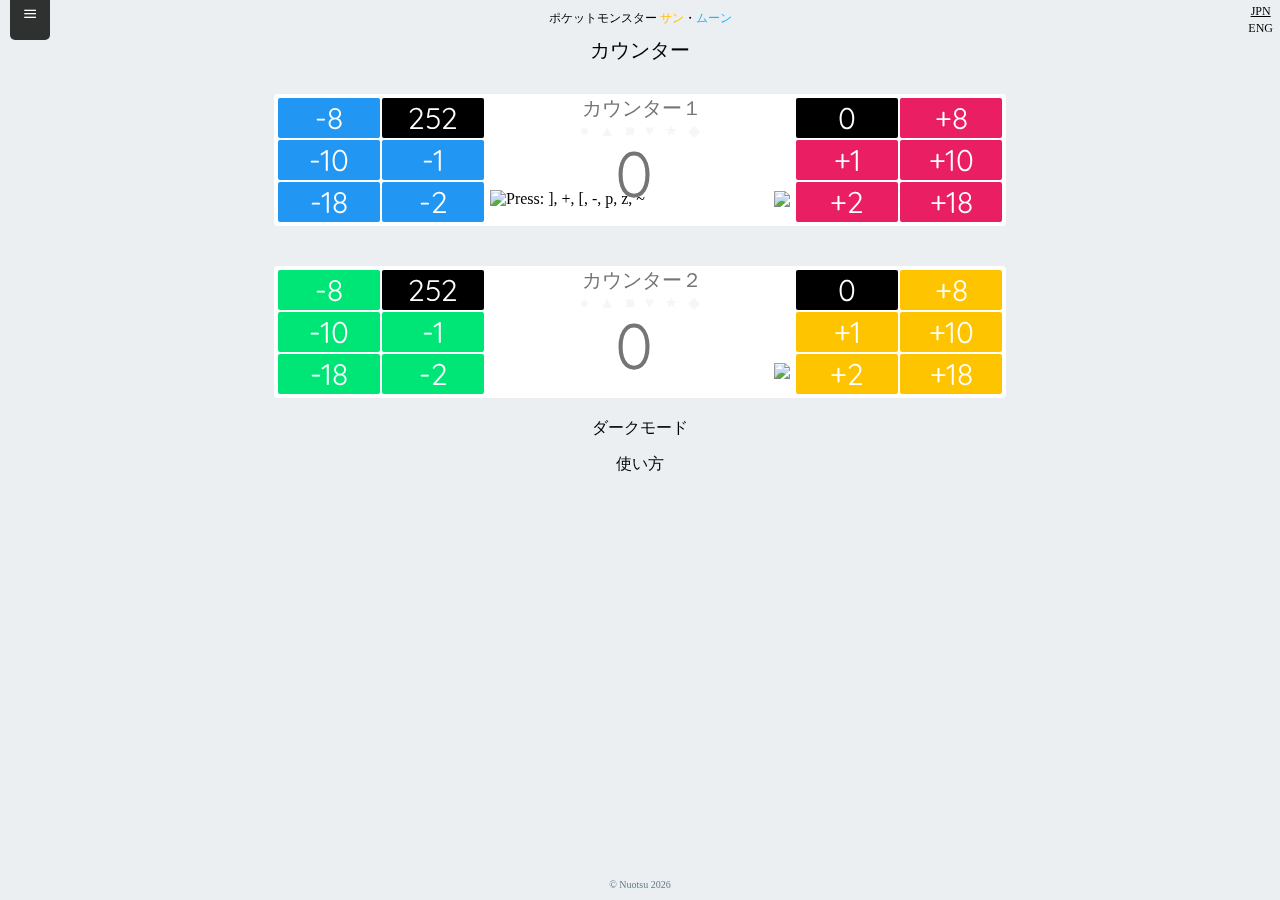
==== counter.html @ 341a3643 "v3" ====
<!DOCTYPE html>
<html>

<head>
	<meta charset="UTF-8">
	<meta name="viewport" content="width=device-width, initial-scale=1.0">

	<link id="randFavicon" rel="icon">
	<title>カウンター</title>

	<link rel="stylesheet" type="text/css" href="css/common.css">
	<link rel="stylesheet" type="text/css" href="css/counter.css">
	<link rel="stylesheet" type="text/css" href="css/dark_mode.css">

	<link href="https://fonts.googleapis.com/css?family=Quicksand" rel="stylesheet">
	<link href="https://fonts.googleapis.com/earlyaccess/roundedmplus1c.css" rel="stylesheet">

	<script src="https://ajax.googleapis.com/ajax/libs/jquery/3.1.1/jquery.min.js"></script>
	<script src="js/favicon.js"></script>
	<script src="js/menu.js"></script>
	<script src="js/counter.js"></script>
	<script src="js/dark_mode.js"></script>
</head>

<body>
	<div class="menu">
		<div class="contents">
			<p><a href="index.html">PPAR</a></p>
			<p><a href="counter.html">カウンター</a></p>
		</div>
		<span class="dragger open"></span>
	</div>

	<div class="language">
		<a href="counter.html" style="text-decoration: underline;">JPN</a>
		<a href="counter_eng.html">ENG</a>
	</div>

	<div class="top">
		<p class="title-pkmn">ポケットモンスター <span class="sun">サン</span>・<span class="moon">ムーン</span></p>
		<p class="title">カウンター</p>
	</div>

	<!-- Counter #1 -->
		<div class="counter c-active c-1">
			<table class="buttons">
				<tr>
					<td class="minus">8</td>
					<td class="reset">252</td>
				</tr>
				<tr>
					<td class="minus">10</td>
					<td class="minus">1</td>
				</tr>
				<tr>
					<td class="minus enc-btn" id="key59">18</td>
					<td class="minus">2</td>
				</tr>
			</table>

			<div class="display">
				<input class="name" type="text" placeholder="カウンター１">
				<span class="markings">
					<span>●</span><span>▲</span><span>■</span><span>♥</span><span>★</span><span>◆</span>
				</span>
				<input id="number" type="number" placeholder="0">
				<img class="active-icon ai-anim" src="http://cdn.bulbagarden.net/upload/f/f2/GB_icon.png">
				<label class="pokerus pkrs_jpn">
					<img style="width: 10px" src="http://cdn.bulbagarden.net/upload/6/6d/Pok%C3%A9rusIC_VI_cured.png">
					<span>ポケルス</span>
					<input id="pokerus" type="checkbox">
				</label>
				<span id="encounter"></span>
			</div>

			<table class="buttons">
				<tr>
					<td class="reset">0</td>
					<td class="plus">8</td>
				</tr>
				<tr>
					<td class="plus" id="key93">1</td>
					<td class="plus" id="key61">10</td>
				</tr>
				<tr>
					<td class="plus">2</td>
					<td class="plus enc-btn" id="key39">18</td>
				</tr>
			</table>

			<span id="undo"></span>
		</div>

	<!-- Counter #2 -->
		<div class="counter c-2">
			<table class="buttons">
				<tr>
					<td class="minus">8</td>
					<td class="reset">252</td>
				</tr>
				<tr>
					<td class="minus">10</td>
					<td class="minus">1</td>
				</tr>
				<tr>
					<td class="minus enc-btn" id="key59">18</td>
					<td class="minus">2</td>
				</tr>
			</table>

			<div class="display">
				<input class="name" type="text" placeholder="カウンター２">
				<span class="markings">
					<span>●</span><span>▲</span><span>■</span><span>♥</span><span>★</span><span>◆</span>
				</span>
				<input id="number" type="number" placeholder="0">
				<img class="active-icon ai-anim ai-hide" src="http://cdn.bulbagarden.net/upload/f/f2/GB_icon.png">
				<label class="pokerus pkrs_jpn">
					<img style="width: 10px" src="http://cdn.bulbagarden.net/upload/6/6d/Pok%C3%A9rusIC_VI_cured.png">
					<span>ポケルス</span>
					<input id="pokerus" type="checkbox">
				</label>
				<span id="encounter"></span>
			</div>

			<table class="buttons">
				<tr>
					<td class="reset">0</td>
					<td class="plus">8</td>
				</tr>
				<tr>
					<td class="plus" id="key93">1</td>
					<td class="plus" id="key61">10</td>
				</tr>
				<tr>
					<td class="plus">2</td>
					<td class="plus enc-btn" id="key39">18</td>
				</tr>
			</table>

			<span id="undo"></span>
		</div>

	<span class="DM_JPN DM_txt_JPN" id="mode"></span>

	<div class="howto">
		<p class="title">使い方</p>
		<div class="howto-info">
			<p>
				クリックかキーボード入力でカウンターを操作できます。
			</p>
			<p class="kl_other">
				「<span>`</span>」「<span>~</span>」で<span>対称のカウンター</span>を変えます。
				( <img src="http://cdn.bulbagarden.net/upload/f/f2/GB_icon.png"> )
			</p>
			<p class="key_legend kl_minus">
				「<span> [ </span>」「<span> { </span>」・・・<span> -1 </span><br>
				「<span> - </span>」「<span> _ </span>」・・・<span> -10 </span><br>
				「<span> ; </span>」「<span> : </span>」・・・<span> -18 </span>
			</p>
			<p class="key_legend kl_plus">
				「<span> ] </span>」「<span> } </span>」・・・<span> +1 </span><br>
				「<span> = </span>」「<span> + </span>」・・・<span> +10 </span><br>
				「<span> ' </span>」「<span> " </span>」・・・<span> +18 </span>
			</p>
			<p class="kl_other">
				「<span style="color: #fd69de">p</span>」で<span style="color: #fd69de">ポケルス</span>を有効にします。
				( <img style="width: 10px" src="http://cdn.bulbagarden.net/upload/6/6d/Pok%C3%A9rusIC_VI_cured.png"> )
				<br>
				「<span>z</span>」で一度だけ "<span>やり直し</span>" 機能が使えます。
				<br>
				「<span>d</span>」で<span>モード</span>を切り替えられます。
			</p>
		</div>
	</div>
	<script>
		$('.howto .title').click(function() {
			$('.howto .howto-info')
				.fadeToggle()
		})
	</script>

	<span class="copyright">© <a href="https://twitter.com/pkmn_maru" target="_blank">Nuotsu</a> <span id="cprt_year"></span>
</body>

</html>
---- css/common.css ----
/* Common */
	* { margin: 0; }
	body {
		user-select: none;
		text-align: center;
		background: #ECEFF1;
		font-family: "Rounded Mplus 1c";
	}
	input { border: none; }
	a { color: #fff; }

/* Menu */
	.menu {
		position: fixed;
		left: 10px;
		top: 0;
		z-index: 9999;
	}
	.menu .dragger {
		cursor: pointer;
		display: block;
		width: 40px;
		height: 40px;
		font-size: 25px;
		background: rgba(0,0,0,0.8);
		color: #fff;
		border-radius: 0 0 5px 5px;
	}
	.menu .open:before { content: '≡'; }
	.menu .close:before { content: '×'; }
	.menu .contents {
		display: none;
		position: relative;
		background: rgba(0,0,0,0.8);
		color: #fff;
		text-align: left;
		border-radius: 0 0 5px 0;
	}
	.menu .contents p { padding: 5px 10px; }
	.menu .contents p a {
		display: block;
		text-decoration: none;
		color: #fff;
	}
	.menu .contents p a:hover { opacity: 0.5; }

/* Language */
	.language {
		position: absolute;
		right: 0;	top: 0;
		margin: 2px 5px;
	}
	.language a {
		display: block;
		margin: 2px;
		text-decoration: none;
		font-size: 12px;
	}
	.language_txt {
		color: #000;
	}

/* Top */
	.top { margin: 10px 0; }
	.top .title-pkmn { font-size: 12px; }
	.top .sun { color: #FFC107 }
	.top .moon{ color: #29B6F6 }
	.top .title {
		font-size: 20px;
		margin: 10px 0;
	}
	.top .title span {
		display: inline-block;
		font-size: 12px;
		opacity: 0.5;
	}

/* How To */
	.howto {
		margin: 15px 0 30px 0;
		background: #ECEFF1;
	}
	.howto .title {
		cursor: pointer;
		display: inline-block;
	}
	.howto .howto-info {
		display: none;
		font-size: 12px;
		color: #546E7A;
	}
	.howto .key_legend {
		display: inline-block;
		text-align: left;
		margin: 5px;
	}
	.howto .kl_plus span { color: #E91E63; }
	.howto .kl_minus span { color: #2196F3; }
	.howto .kl_other span { color: #000; }

/* Copyright */
	.copyright {
		position: fixed;
		right: 0;	left: 0;
		bottom: 5px;
		z-index: -1;
		margin: 0 0 5px 0;
		font-size: 10px;
		color: #607D8B;
	}
	.copyright a {
		text-decoration: none;
		color: #607D8B;
	}
	@media only screen and (max-width: 732px) {
		.howto { margin: 15px 0; }
		.copyright { position: static; }
	}
---- css/counter.css ----
.counter {
	display: inline-block;
	background: #fff;
	border-radius: 4px;
	height: 128px;
	padding: 2px;
	margin: 20px 0;
}

/* Display */
	.display {
		display: inline-block;
		position: relative;
		width: 300px;
		overflow: hidden;
		vertical-align: top;
	}
	.display .name {
		font-size: 20px;
		font-family: "Rounded Mplus 1c";
	}
	.display #number {
		position: relative;
		z-index: 0;
		font-size: 64px;
		padding: 12px 1px 0px 1px;
		font-family: 'Quicksand', sans-serif;
	}
	.display .name, .display #number {
		display: block;
		outline: none;
		width: 100%;
		text-align: center;
	}
	/* Markings */
		.markings {
			position: absolute;
			z-index: 1;
			left: 50%;
			transform: translateX(-50%);
			font-family: "メイリオ", meiryo;
			color: #CFD8DC;
			opacity: 0.2;
			transition: opacity 0.3s ease-in-out;
		}
		.markings:hover { opacity: 1; }
		.markings span {
			cursor: pointer;
			margin: 0 5px;
		}
		.m_0 { color: #CFD8DC }
		.m_1 { color: #00B0FF }
		.m_2 { color: #EC407A }
	/* Pokérus */
		.pokerus {
			cursor: pointer;
			position: absolute;
			z-index: 1;
			bottom: 0;
			color: #fd69de;
			padding: 0 0 0 5px;
			opacity: 1;
			transition:
				right 0.3s ease;
		}
		.pokerus:hover { right: 2px; }
		.pkrs_jpn { right: -85px; }
		.pkrs_eng { right: -80px; }
		.pokerus input {
			cursor: pointer;
			transform: translateY(-2px);
		}
		.pkrs_pink { background: #fd69de }
	/* Active */
		.active-icon {
			cursor: pointer;
			position: absolute;
			bottom: 5px;
			left: 0;
			animation: ai-anim 0.3s ease;
		} @keyframes ai-anim {
			from { left: -20px }
			to { left: 0 }
		}
		.ai-hide { display: none; }
	/* Encounter */
		#encounter {
			position: absolute;
			bottom: 20px;
			right: 0;
			opacity: 0.3;
		}

/* Buttons */
	.buttons {
		display: inline-block;
		text-align: center;
	}
	.buttons td {
		cursor: pointer;
		width: 100px;
		font-family: 'Quicksand', sans-serif;
		font-size: 30px;
		color: #fff;
		border-radius: 2px;
	}
	.buttons td:hover { opacity: 0.7; }
	.reset { background: #000; }
	.plus:before { content: '+'; }
	.minus:before { content: '-'; }
	.c-1 .plus.btn_color { background: #E91E63; }
	.c-1 .minus.btn_color { background: #2196F3; }
	.c-2 .plus.btn_color { background: #FFC400; }
	.c-2 .minus.btn_color { background: #00E676; }

#undo { display: none; }

@media only screen and (max-width: 732px) {
	.counter {
		width: 90%;
		height: 392px;
	}
	.display { width: 99%; }
	.pkrs_jpn { right: -85px; }
	.buttons { width: 100%; }
	.buttons td { width: 1%; }
}
---- css/dark_mode.css ----
#mode {
  cursor: pointer;
  display: table;
  margin: 0 auto;
}
.DM_txt_JPN:before { content: 'ダークモード'; }
.LM_txt_JPN:after { content: 'ライトモード'; }
.DM_txt_ENG:before { content: 'Dark Mode'; }
.LM_txt_ENG:after { content: 'Light Mode'; }

.white_txt { color: #fff; }
.darkest_bg { background: #263238; }
.darker_bg { background: #37474F; }
.dark_bg { background: #455A64; }
.light_bg { background: #607D8B; }
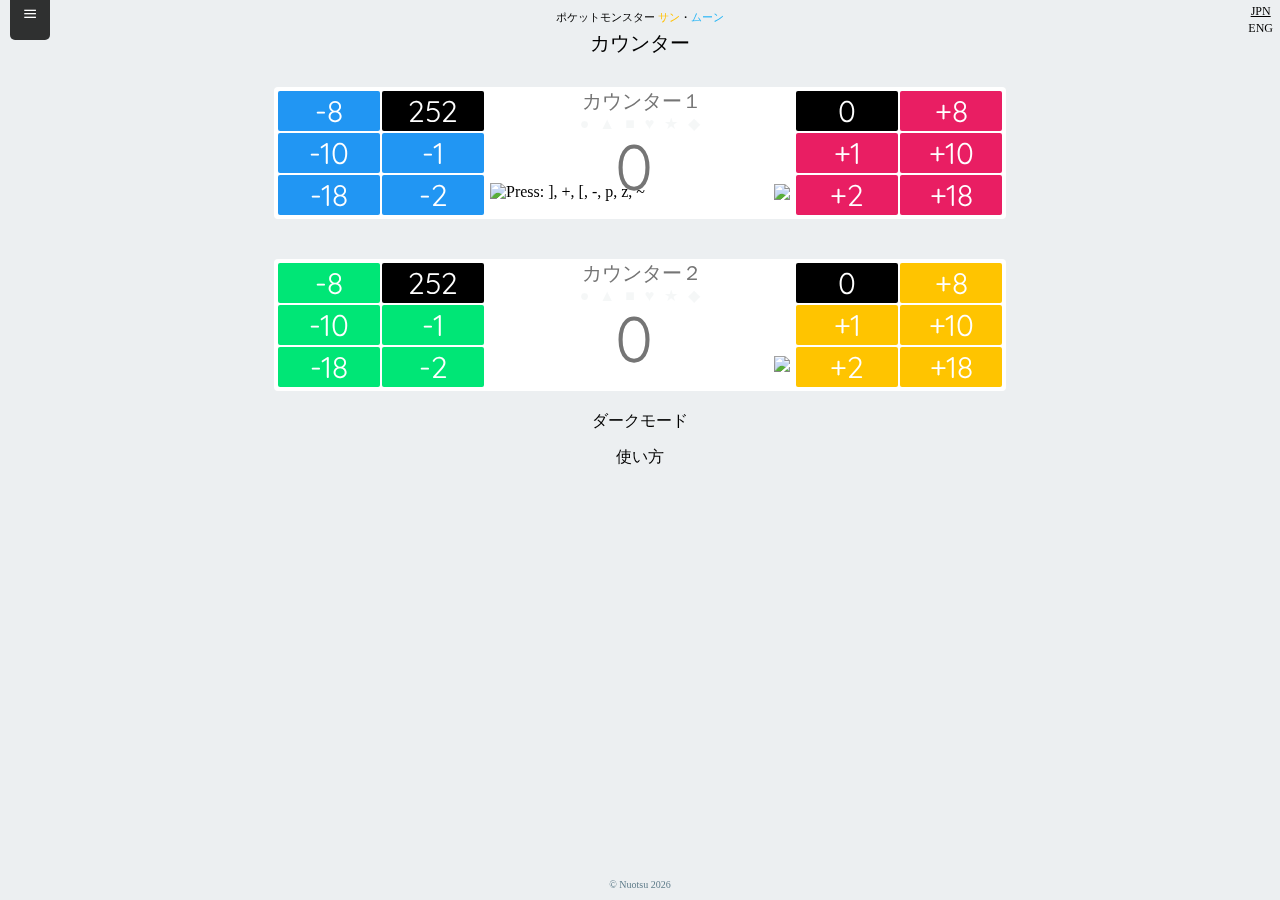
==== commit ef825725: "v6.2" ====
--- a/counter.html
+++ b/counter.html
@@ -11,15 +11,15 @@
 	<link rel="stylesheet" type="text/css" href="css/common.css">
 	<link rel="stylesheet" type="text/css" href="css/counter.css">
 	<link rel="stylesheet" type="text/css" href="css/dark_mode.css">
+	<link rel="stylesheet" type="text/css" href="css/rippleria.css">
 
-	<link href="https://fonts.googleapis.com/css?family=Quicksand" rel="stylesheet">
-	<link href="https://fonts.googleapis.com/earlyaccess/roundedmplus1c.css" rel="stylesheet">
+	<script src="https://ajax.googleapis.com/ajax/libs/jquery/3.2.1/jquery.min.js"></script>
 
-	<script src="https://ajax.googleapis.com/ajax/libs/jquery/3.1.1/jquery.min.js"></script>
 	<script src="js/favicon.js"></script>
 	<script src="js/menu.js"></script>
 	<script src="js/counter.js"></script>
 	<script src="js/dark_mode.js"></script>
+	<script src="js/rippleria.js"></script>
 </head>
 
 <body>
@@ -45,16 +45,16 @@
 		<div class="counter c-active c-1">
 			<table class="buttons">
 				<tr>
-					<td class="minus">8</td>
-					<td class="reset">252</td>
+					<td class="minus" data-count="8">8</td>
+					<td class="reset" data-count="252">252</td>
 				</tr>
 				<tr>
-					<td class="minus">10</td>
-					<td class="minus">1</td>
+					<td class="minus" data-count="10">10</td>
+					<td class="minus" data-count="1">1</td>
 				</tr>
 				<tr>
-					<td class="minus enc-btn" id="key59">18</td>
-					<td class="minus">2</td>
+					<td class="minus enc-btn" id="key59" data-count="18">18</td>
+					<td class="minus" data-count="2">2</td>
 				</tr>
 			</table>
 
@@ -75,16 +75,16 @@
 
 			<table class="buttons">
 				<tr>
-					<td class="reset">0</td>
-					<td class="plus">8</td>
+					<td class="reset" data-count="0">0</td>
+					<td class="plus" data-count="8">8</td>
 				</tr>
 				<tr>
-					<td class="plus" id="key93">1</td>
-					<td class="plus" id="key61">10</td>
+					<td class="plus" id="key93" data-count="1">1</td>
+					<td class="plus" id="key61" data-count="10">10</td>
 				</tr>
 				<tr>
-					<td class="plus">2</td>
-					<td class="plus enc-btn" id="key39">18</td>
+					<td class="plus" data-count="2">2</td>
+					<td class="plus enc-btn" id="key39" data-count="18">18</td>
 				</tr>
 			</table>
 
@@ -95,16 +95,16 @@
 		<div class="counter c-2">
 			<table class="buttons">
 				<tr>
-					<td class="minus">8</td>
-					<td class="reset">252</td>
+					<td class="minus" data-count="8">8</td>
+					<td class="reset" data-count="252">252</td>
 				</tr>
 				<tr>
-					<td class="minus">10</td>
-					<td class="minus">1</td>
+					<td class="minus" data-count="10">10</td>
+					<td class="minus" data-count="1">1</td>
 				</tr>
 				<tr>
-					<td class="minus enc-btn" id="key59">18</td>
-					<td class="minus">2</td>
+					<td class="minus enc-btn" id="key59" data-count="18">18</td>
+					<td class="minus" data-count="2">2</td>
 				</tr>
 			</table>
 
@@ -125,16 +125,16 @@
 
 			<table class="buttons">
 				<tr>
-					<td class="reset">0</td>
-					<td class="plus">8</td>
+					<td class="reset" data-count="0">0</td>
+					<td class="plus" data-count="8">8</td>
 				</tr>
 				<tr>
-					<td class="plus" id="key93">1</td>
-					<td class="plus" id="key61">10</td>
+					<td class="plus" id="key93" data-count="1">1</td>
+					<td class="plus" id="key61" data-count="10">10</td>
 				</tr>
 				<tr>
-					<td class="plus">2</td>
-					<td class="plus enc-btn" id="key39">18</td>
+					<td class="plus" data-count="2">2</td>
+					<td class="plus enc-btn" id="key39" data-count="18">18</td>
 				</tr>
 			</table>
 
@@ -181,6 +181,18 @@
 	</script>
 
 	<span class="copyright">© <a href="https://twitter.com/pkmn_maru" target="_blank">Nuotsu</a> <span id="cprt_year"></span>
+
+	<!-- Rippleria -->
+		<script>
+			$('.buttons td')
+				.attr({
+					'data-rippleria': '',
+					'data-rippleria-duration': 600
+				})
+				.rippleria({
+					detectBrightness: false
+				})
+		</script>
 </body>
 
 </html>
--- a/css/common.css
+++ b/css/common.css
@@ -1,3 +1,7 @@
+/* Google Fonts */
+	@import url(https://fonts.googleapis.com/css?family=Quicksand);
+	@import url(https://fonts.googleapis.com/earlyaccess/roundedmplus1c.css);
+
 /* Common */
 	* { margin: 0; }
 	body {
@@ -6,7 +10,12 @@
 		background: #ECEFF1;
 		font-family: "Rounded Mplus 1c";
 	}
-	input { border: none; }
+	input, select {
+		border: none;
+		outline: none;
+		font-family: "Rounded Mplus 1c";
+		font-size: 16px;
+	}
 	a { color: #fff; }
 
 /* Menu */
@@ -62,23 +71,27 @@
 
 /* Top */
 	.top { margin: 10px 0; }
-	.top .title-pkmn { font-size: 12px; }
+	.top .title-pkmn { font-size: 11px; }
 	.top .sun { color: #FFC107 }
 	.top .moon{ color: #29B6F6 }
 	.top .title {
 		font-size: 20px;
-		margin: 10px 0;
+		margin: 5px 0;
 	}
 	.top .title span {
 		display: inline-block;
-		font-size: 12px;
+		font-size: 11px;
 		opacity: 0.5;
+	}
+
+/* Settings */
+	.settings_bg {
+		background: #ECEFF1;
 	}
 
 /* How To */
 	.howto {
 		margin: 15px 0 30px 0;
-		background: #ECEFF1;
 	}
 	.howto .title {
 		cursor: pointer;
--- a/css/counter.css
+++ b/css/counter.css
@@ -103,8 +103,12 @@
 		font-size: 30px;
 		color: #fff;
 		border-radius: 2px;
+		/*transition: box-shadow 0.2s ease-in-out;*/
 	}
-	.buttons td:hover { opacity: 0.7; }
+	.buttons td:hover {
+		opacity: 0.8;
+		/*box-shadow: 0 2px 15px 0 rgba(0,0,0,0.5);*/
+	}
 	.reset { background: #000; }
 	.plus:before { content: '+'; }
 	.minus:before { content: '-'; }
--- a/css/dark_mode.css
+++ b/css/dark_mode.css
@@ -13,3 +13,5 @@
 .darker_bg { background: #37474F; }
 .dark_bg { background: #455A64; }
 .light_bg { background: #607D8B; }
+
+#result.white_border { border-color: #fff; }
--- a/css/rippleria.css
+++ b/css/rippleria.css
@@ -0,0 +1,23 @@
+.rippleria-ink {
+  position: absolute;
+  background: rgba(255, 255, 255, 0.2);
+  border-radius: 100%;
+  transform: scale(0);
+  -webkit-transform: scale(0);
+  z-index: 10;
+}
+.rippleria-dark .rippleria-ink {
+  background: rgba(0, 0, 0, 0.2);
+}
+@keyframes rippleria {
+  100% {
+    opacity: 0;
+    transform: scale(2.5);
+  }
+}
+@-webkit-keyframes rippleria {
+  100% {
+    opacity: 0;
+    -webkit-transform: scale(2.5);
+  }
+}
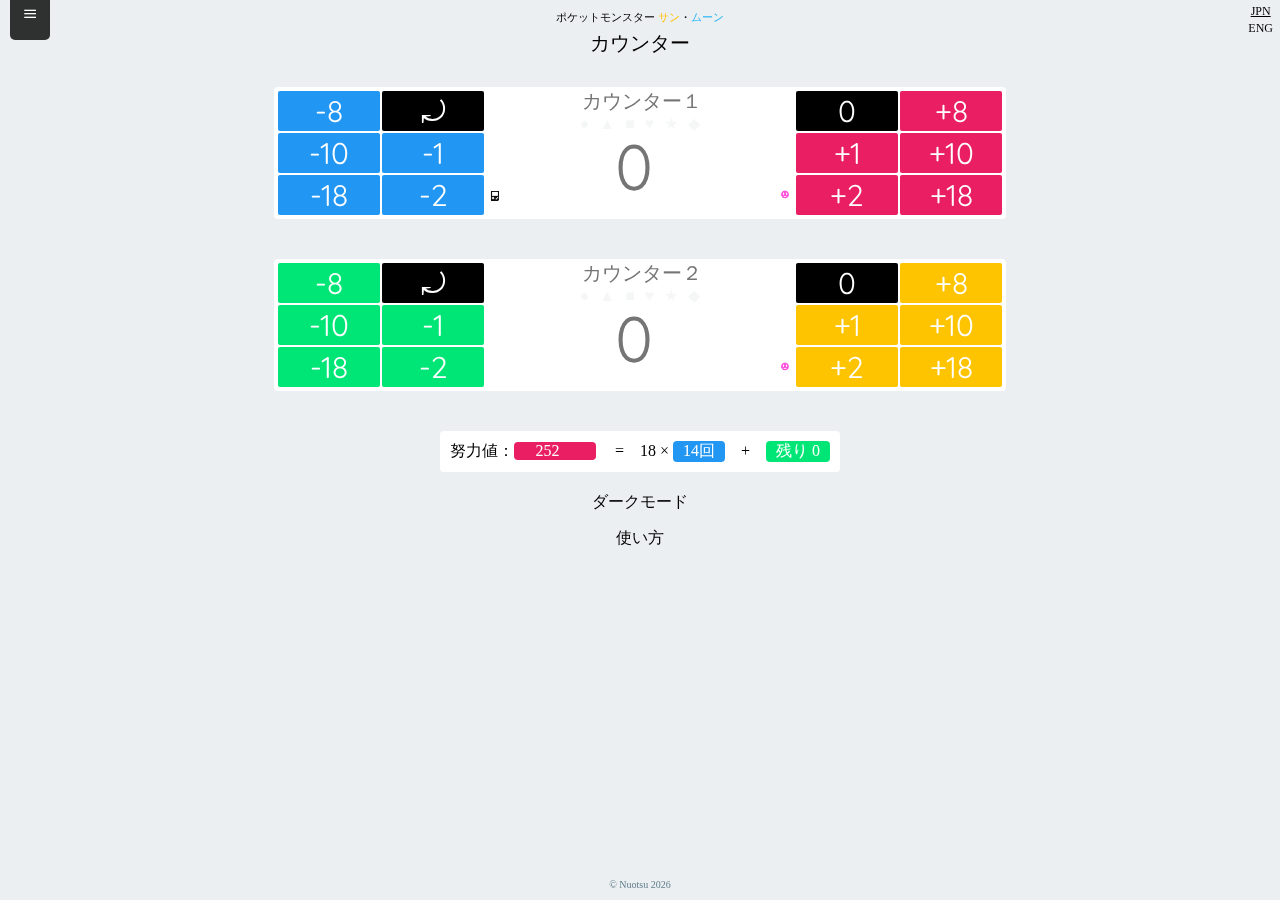
==== commit 6041c12e: "v7" ====
--- a/counter.html
+++ b/counter.html
@@ -18,6 +18,7 @@
 	<script src="js/favicon.js"></script>
 	<script src="js/menu.js"></script>
 	<script src="js/counter.js"></script>
+	<script src="js/calcEV.js"></script>
 	<script src="js/dark_mode.js"></script>
 	<script src="js/rippleria.js"></script>
 </head>
@@ -46,7 +47,7 @@
 			<table class="buttons">
 				<tr>
 					<td class="minus" data-count="8">8</td>
-					<td class="reset" data-count="252">252</td>
+					<td class="undoBtn">⤾</td>
 				</tr>
 				<tr>
 					<td class="minus" data-count="10">10</td>
@@ -64,9 +65,9 @@
 					<span>●</span><span>▲</span><span>■</span><span>♥</span><span>★</span><span>◆</span>
 				</span>
 				<input id="number" type="number" placeholder="0">
-				<img class="active-icon ai-anim" src="http://cdn.bulbagarden.net/upload/f/f2/GB_icon.png">
+				<img class="active-icon ai-anim" src="images/GB_icon.png">
 				<label class="pokerus pkrs_jpn">
-					<img style="width: 10px" src="http://cdn.bulbagarden.net/upload/6/6d/Pok%C3%A9rusIC_VI_cured.png">
+					<img style="width: 10px" src="images/pokerus.png">
 					<span>ポケルス</span>
 					<input id="pokerus" type="checkbox">
 				</label>
@@ -90,13 +91,14 @@
 
 			<span id="undo"></span>
 		</div>
+		<br>
 
 	<!-- Counter #2 -->
 		<div class="counter c-2">
 			<table class="buttons">
 				<tr>
 					<td class="minus" data-count="8">8</td>
-					<td class="reset" data-count="252">252</td>
+					<td class="undoBtn">⤾</td>
 				</tr>
 				<tr>
 					<td class="minus" data-count="10">10</td>
@@ -114,9 +116,9 @@
 					<span>●</span><span>▲</span><span>■</span><span>♥</span><span>★</span><span>◆</span>
 				</span>
 				<input id="number" type="number" placeholder="0">
-				<img class="active-icon ai-anim ai-hide" src="http://cdn.bulbagarden.net/upload/f/f2/GB_icon.png">
+				<img class="active-icon ai-anim ai-hide" src="images/GB_icon.png">
 				<label class="pokerus pkrs_jpn">
-					<img style="width: 10px" src="http://cdn.bulbagarden.net/upload/6/6d/Pok%C3%A9rusIC_VI_cured.png">
+					<img style="width: 10px" src="images/pokerus.png">
 					<span>ポケルス</span>
 					<input id="pokerus" type="checkbox">
 				</label>
@@ -140,6 +142,14 @@
 
 			<span id="undo"></span>
 		</div>
+		<br>
+
+	<div class="calcEV">
+		<label>
+			<span class="EVresults">努力値：<input id="calcEV" type="number" maxlength="3" max="252" min="0" step="4" value="252"></span>
+			<span class="EVresults">=　18 × <span class="sosJPN" id="sos">14</span>　+　<span class="remainderJPN" id="remainder">0</span>
+		</label>
+	</div>
 
 	<span class="DM_JPN DM_txt_JPN" id="mode"></span>
 
--- a/css/common.css
+++ b/css/common.css
@@ -3,16 +3,18 @@
 	@import url(https://fonts.googleapis.com/earlyaccess/roundedmplus1c.css);
 
 /* Common */
-	* { margin: 0; }
+	* {
+		margin: 0;
+		outline: none;
+	}
 	body {
 		user-select: none;
 		text-align: center;
-		background: #ECEFF1;
+		background: rgba(236, 239, 241, 1);
 		font-family: "Rounded Mplus 1c";
 	}
 	input, select {
 		border: none;
-		outline: none;
 		font-family: "Rounded Mplus 1c";
 		font-size: 16px;
 	}
@@ -72,8 +74,8 @@
 /* Top */
 	.top { margin: 10px 0; }
 	.top .title-pkmn { font-size: 11px; }
-	.top .sun { color: #FFC107 }
-	.top .moon{ color: #29B6F6 }
+	.top .sun { color: rgba(255, 193, 7, 1); }
+	.top .moon{ color: rgba(41, 182, 246, 1); }
 	.top .title {
 		font-size: 20px;
 		margin: 5px 0;
@@ -86,7 +88,7 @@
 
 /* Settings */
 	.settings_bg {
-		background: #ECEFF1;
+		background: rgba(236, 239, 241, 1);
 	}
 
 /* How To */
@@ -107,8 +109,8 @@
 		text-align: left;
 		margin: 5px;
 	}
-	.howto .kl_plus span { color: #E91E63; }
-	.howto .kl_minus span { color: #2196F3; }
+	.howto .kl_plus span { color: rgba(233, 30, 99, 1); }
+	.howto .kl_minus span { color: rgba(33, 150, 243, 1); }
 	.howto .kl_other span { color: #000; }
 
 /* Copyright */
@@ -119,11 +121,11 @@
 		z-index: -1;
 		margin: 0 0 5px 0;
 		font-size: 10px;
-		color: #607D8B;
+		color: rgba(96, 125, 139, 1);
 	}
 	.copyright a {
 		text-decoration: none;
-		color: #607D8B;
+		color: rgba(96, 125, 139, 1);
 	}
 	@media only screen and (max-width: 732px) {
 		.howto { margin: 15px 0; }
--- a/css/counter.css
+++ b/css/counter.css
@@ -1,10 +1,10 @@
 .counter {
 	display: inline-block;
+	margin: 20px 0;
+	padding: 2px;
+	height: 128px;
+	border-radius: 4px;
 	background: #fff;
-	border-radius: 4px;
-	height: 128px;
-	padding: 2px;
-	margin: 20px 0;
 }
 
 /* Display */
@@ -12,21 +12,21 @@
 		display: inline-block;
 		position: relative;
 		width: 300px;
-		overflow: hidden;
+		overflow-x: hidden;
 		vertical-align: top;
 	}
 	.display .name {
 		font-size: 20px;
 		font-family: "Rounded Mplus 1c";
 	}
-	.display #number {
+	#number {
 		position: relative;
 		z-index: 0;
-		font-size: 64px;
 		padding: 12px 1px 0px 1px;
 		font-family: 'Quicksand', sans-serif;
+		font-size: 64px;
 	}
-	.display .name, .display #number {
+	.display .name,  #number {
 		display: block;
 		outline: none;
 		width: 100%;
@@ -48,16 +48,16 @@
 			cursor: pointer;
 			margin: 0 5px;
 		}
-		.m_0 { color: #CFD8DC }
-		.m_1 { color: #00B0FF }
-		.m_2 { color: #EC407A }
+		.m_0 { color: rgba(207, 216, 220, 1); }
+		.m_1 { color: rgba(0, 176, 255, 1); }
+		.m_2 { color: rgba(236, 64, 122, 1); }
 	/* Pokérus */
 		.pokerus {
 			cursor: pointer;
 			position: absolute;
 			z-index: 1;
 			bottom: 0;
-			color: #fd69de;
+			color: rgba(253, 105, 222, 1);
 			padding: 0 0 0 5px;
 			opacity: 1;
 			transition:
@@ -70,7 +70,7 @@
 			cursor: pointer;
 			transform: translateY(-2px);
 		}
-		.pkrs_pink { background: #fd69de }
+		.pkrs_pink { background: rgba(253, 105, 222, 1); }
 	/* Active */
 		.active-icon {
 			cursor: pointer;
@@ -109,21 +109,57 @@
 		opacity: 0.8;
 		/*box-shadow: 0 2px 15px 0 rgba(0,0,0,0.5);*/
 	}
-	.reset { background: #000; }
+	.reset, .undoBtn { background: #000; }
 	.plus:before { content: '+'; }
 	.minus:before { content: '-'; }
-	.c-1 .plus.btn_color { background: #E91E63; }
-	.c-1 .minus.btn_color { background: #2196F3; }
-	.c-2 .plus.btn_color { background: #FFC400; }
-	.c-2 .minus.btn_color { background: #00E676; }
+	.c-1 .plus.btn_color { background: rgba(233, 30, 99, 1); }
+	.c-1 .minus.btn_color { background: rgba(33, 150, 243, 1); }
+	.c-2 .plus.btn_color { background: rgba(255, 196, 0, 1); }
+	.c-2 .minus.btn_color { background: rgba(0, 230, 118, 1); }
 
 #undo { display: none; }
+
+/* EV Calculator */
+	.calcEV {
+		display: inline-block;
+		margin: 20px 10px;
+		border-radius: 4px;
+		background-color: #fff;
+	}
+	.calcEV span:not(.EVresults) {
+		display: inline-block;
+		color: #fff;
+		padding: 0 10px;
+		border-radius: 4px;
+	}
+	.EVresults {
+		display: inline-block;
+		margin: 10px;
+	}
+	#calcEV {
+		margin: 0 -5px 0 0;
+		padding: 0 10px;
+		text-align: center;
+		border-radius: 4px;
+		color: #fff;
+	}
+	#calcEV.btn_color { background: rgba(233, 30, 99, 1); }
+	#sos.btn_color { background: rgba(33, 150, 243, 1); }
+		.sosJPN:after { content: '回'; }
+		/*.sosENG:after { content: ' times'; }*/
+	#remainder.btn_color { background: rgba(0, 230, 118, 1); }
+		.remainderJPN:before { content: '残り '; }
+		/*.remainderENG:after { content: ' remaining'; }*/
+
 
 @media only screen and (max-width: 732px) {
 	.counter {
 		width: 90%;
 		height: 392px;
 	}
+	.calcEV {
+		margin: 5%;
+	}
 	.display { width: 99%; }
 	.pkrs_jpn { right: -85px; }
 	.buttons { width: 100%; }
--- a/css/dark_mode.css
+++ b/css/dark_mode.css
@@ -9,9 +9,9 @@
 .LM_txt_ENG:after { content: 'Light Mode'; }
 
 .white_txt { color: #fff; }
-.darkest_bg { background: #263238; }
-.darker_bg { background: #37474F; }
-.dark_bg { background: #455A64; }
-.light_bg { background: #607D8B; }
+.darkest_bg { background: rgba(38, 50, 56, 1); }
+.darker_bg { background: rgba(55, 71, 79, 1); }
+.dark_bg { background: rgba(69, 90, 100, 1); }
+.light_bg { background: rgba(96, 125, 139, 1); }
 
 #result.white_border { border-color: #fff; }
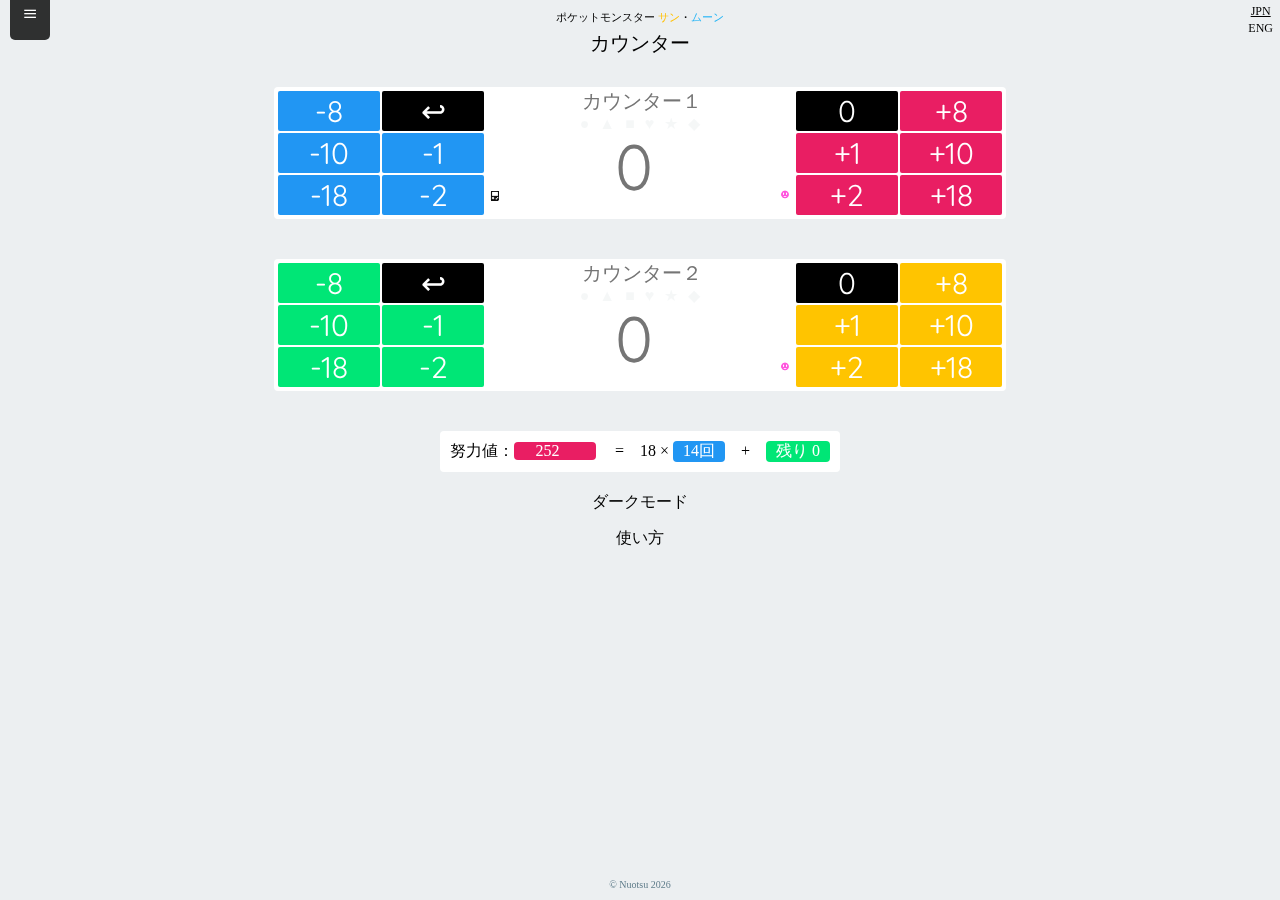
==== commit 32bacbf3: "v7.1" ====
--- a/counter.html
+++ b/counter.html
@@ -47,7 +47,7 @@
 			<table class="buttons">
 				<tr>
 					<td class="minus" data-count="8">8</td>
-					<td class="undoBtn">⤾</td>
+					<td class="undoBtn">↩</td>
 				</tr>
 				<tr>
 					<td class="minus" data-count="10">10</td>
@@ -98,7 +98,7 @@
 			<table class="buttons">
 				<tr>
 					<td class="minus" data-count="8">8</td>
-					<td class="undoBtn">⤾</td>
+					<td class="undoBtn">↩</td>
 				</tr>
 				<tr>
 					<td class="minus" data-count="10">10</td>
--- a/css/counter.css
+++ b/css/counter.css
@@ -155,7 +155,7 @@
 @media only screen and (max-width: 732px) {
 	.counter {
 		width: 90%;
-		height: 392px;
+		height: 396px;
 	}
 	.calcEV {
 		margin: 5%;
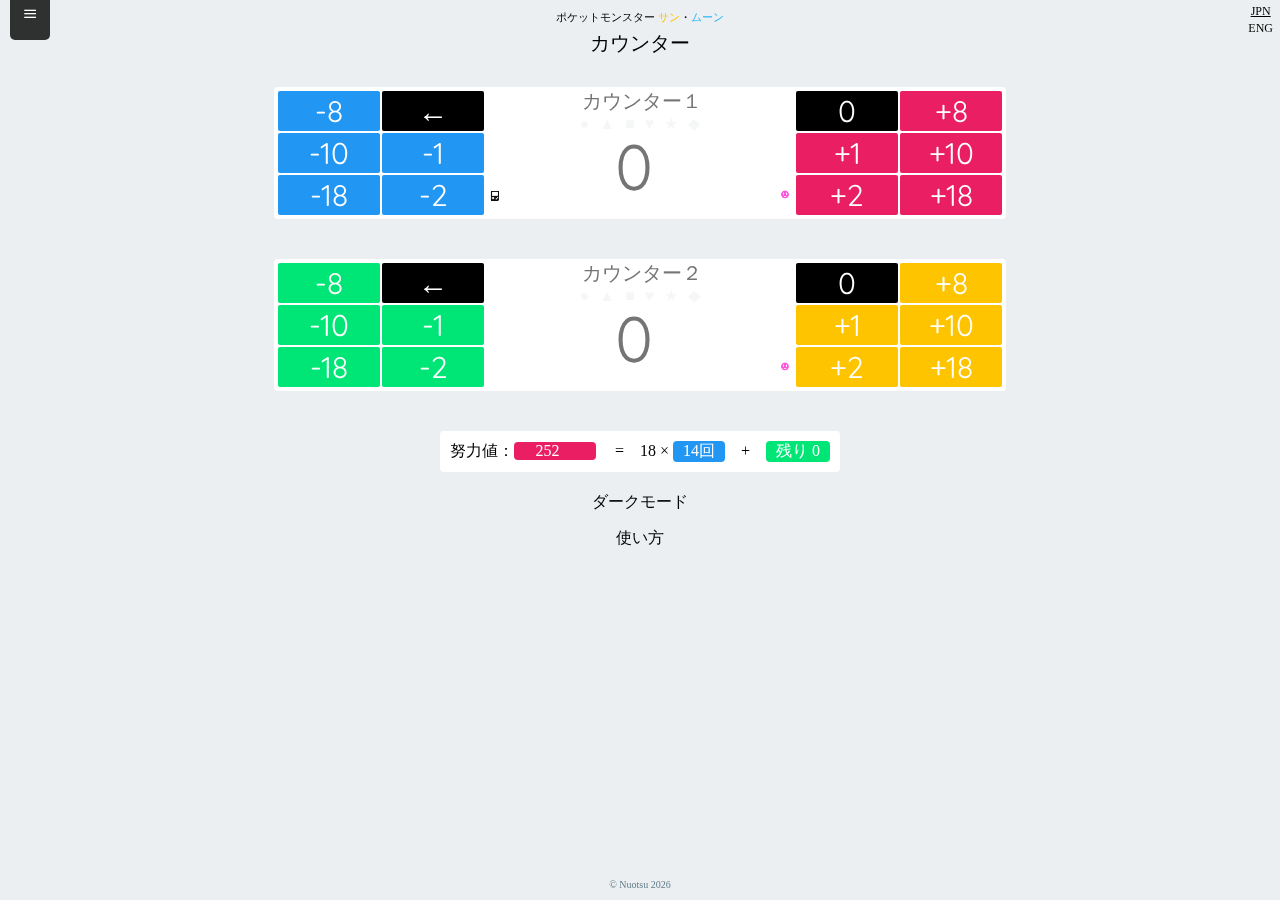
==== commit c64c4d3f: "v7.0.1" ====
--- a/counter.html
+++ b/counter.html
@@ -47,7 +47,7 @@
 			<table class="buttons">
 				<tr>
 					<td class="minus" data-count="8">8</td>
-					<td class="undoBtn">↩</td>
+					<td class="undoBtn">←</td>
 				</tr>
 				<tr>
 					<td class="minus" data-count="10">10</td>
@@ -98,7 +98,7 @@
 			<table class="buttons">
 				<tr>
 					<td class="minus" data-count="8">8</td>
-					<td class="undoBtn">↩</td>
+					<td class="undoBtn">←</td>
 				</tr>
 				<tr>
 					<td class="minus" data-count="10">10</td>
--- a/css/counter.css
+++ b/css/counter.css
@@ -155,7 +155,7 @@
 @media only screen and (max-width: 732px) {
 	.counter {
 		width: 90%;
-		height: 396px;
+		height: 400px;
 	}
 	.calcEV {
 		margin: 5%;
